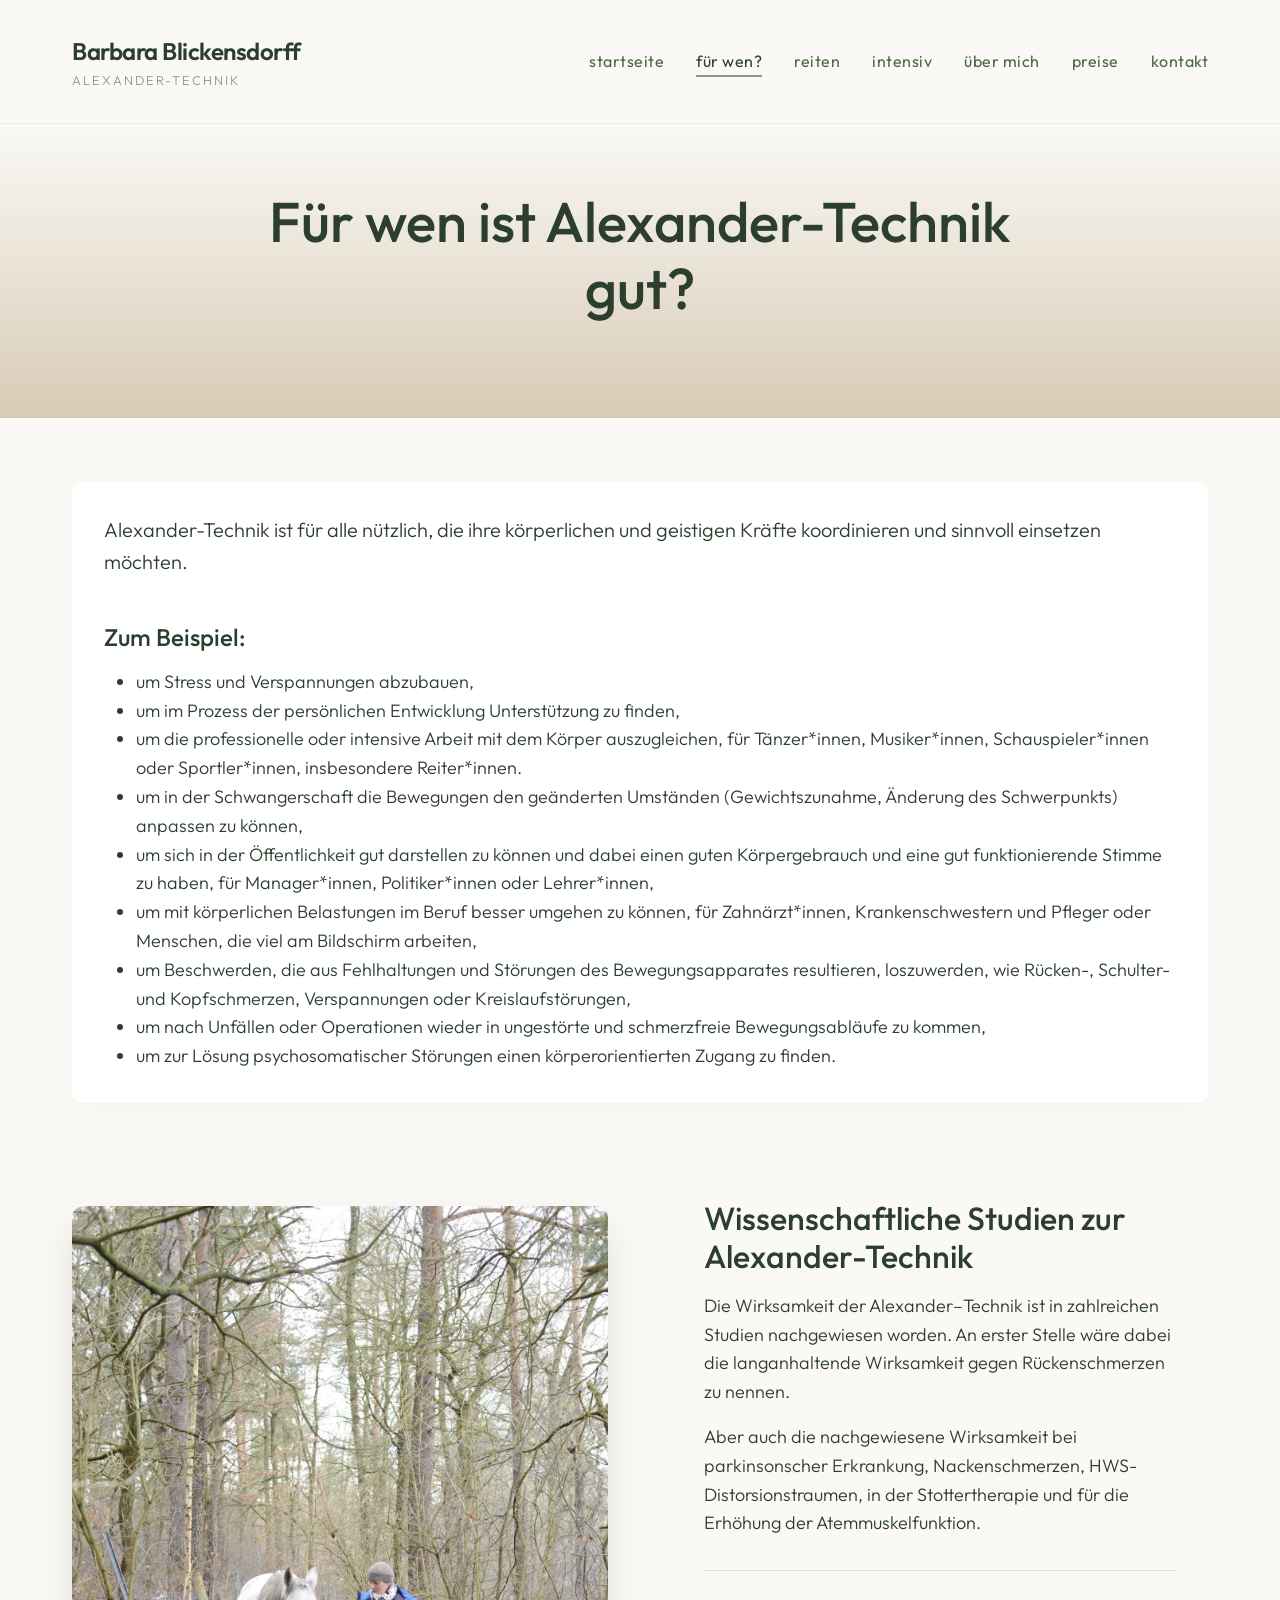
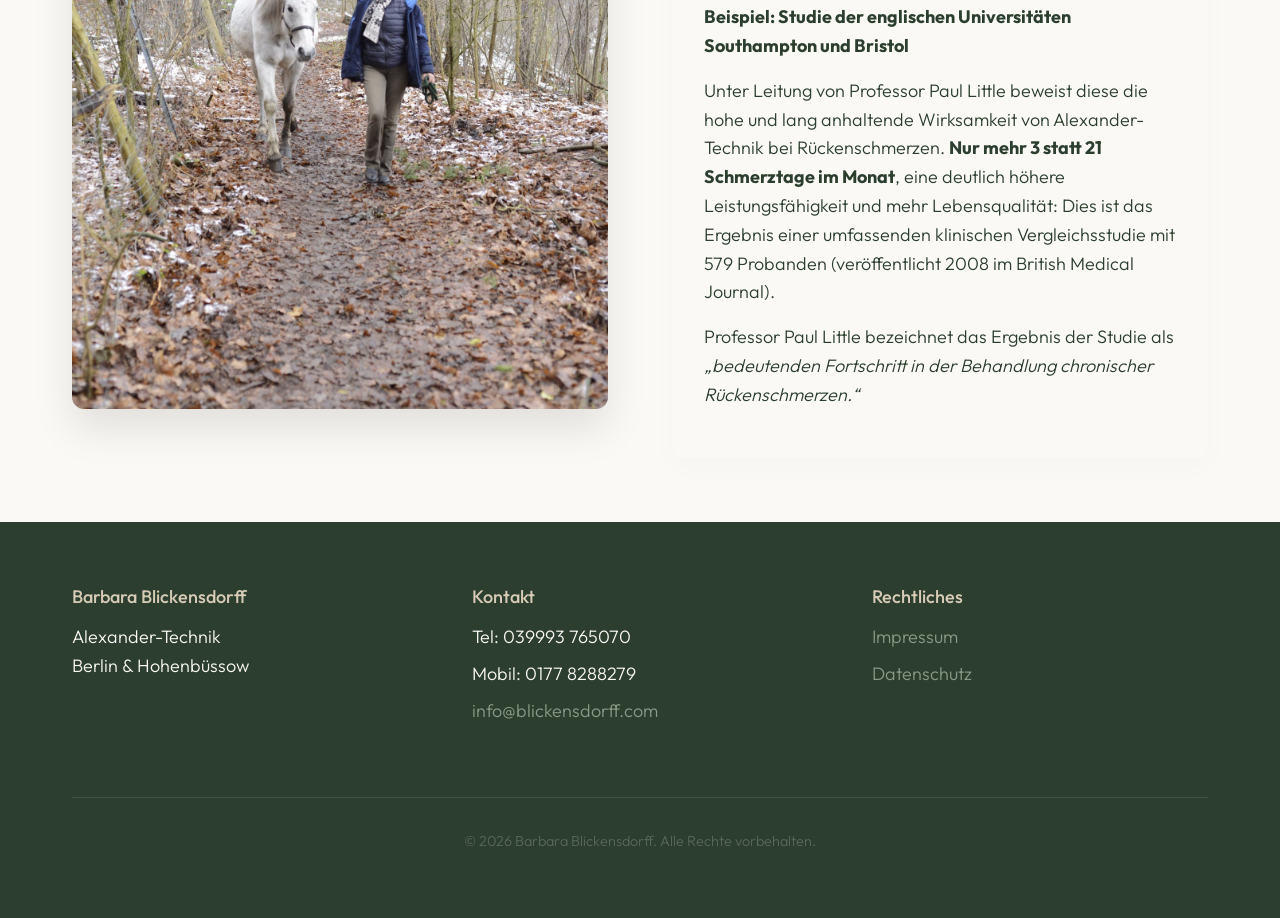
==== fuer-wen.html @ df3a9c45 "Initial commit for modernized Alexander-Technik website" ====
<!DOCTYPE html>
<html lang="de">
<head>
    <meta charset="UTF-8">
    <meta name="viewport" content="width=device-width, initial-scale=1.0">
    <title>Für wen ist Alexander-Technik gut? - Barbara Blickensdorff</title>
    <meta name="description" content="Alexander-Technik ist für alle nützlich, die ihre körperlichen und geistigen Kräfte koordinieren und sinnvoll einsetzen möchten.">
    <link rel="stylesheet" href="css/styles.css">
</head>
<body>
    <header>
        <div class="container header-inner">
            <a href="index.html" class="logo">
                Barbara Blickensdorff
                <span>Alexander-Technik</span>
            </a>
            <button class="menu-toggle" aria-label="Menü umschalten" aria-expanded="false">
                ☰
            </button>
            <nav>
                <ul>
                    <li><a href="index.html">Startseite</a></li>
                    <li><a href="fuer-wen.html">Für wen?</a></li>
                    <li><a href="reiten.html">Reiten</a></li>
                    <li><a href="intensiv.html">Intensiv</a></li>
                    <li><a href="ueber-mich.html">Über mich</a></li>
                    <li><a href="preise.html">Preise</a></li>
                    <li><a href="kontakt.html">Kontakt</a></li>
                </ul>
            </nav>
        </div>
    </header>

    <main>
        <section class="hero" style="padding: var(--spacing-xl) 0;">
            <div class="container">
                <h1>Für wen ist Alexander-Technik gut?</h1>
            </div>
        </section>

        <section class="container">
            <div class="content-box" style="margin-bottom: var(--spacing-xl);">
                <p style="font-size: 1.25rem;">Alexander-Technik ist für alle nützlich, die ihre körperlichen und geistigen Kräfte koordinieren und sinnvoll einsetzen möchten.</p>
                <br>
                <h3>Zum Beispiel:</h3>
                <ul style="margin-top: var(--spacing-md); margin-left: var(--spacing-lg);">
                    <li>um Stress und Verspannungen abzubauen,</li>
                    <li>um im Prozess der persönlichen Entwicklung Unterstützung zu finden,</li>
                    <li>um die professionelle oder intensive Arbeit mit dem Körper auszugleichen, für Tänzer*innen, Musiker*innen, Schauspieler*innen oder Sportler*innen, insbesondere Reiter*innen.</li>
                    <li>um in der Schwangerschaft die Bewegungen den geänderten Umständen (Gewichtszunahme, Änderung des Schwerpunkts) anpassen zu können,</li>
                    <li>um sich in der Öffentlichkeit gut darstellen zu können und dabei einen guten Körpergebrauch und eine gut funktionierende Stimme zu haben, für Manager*innen, Politiker*innen oder Lehrer*innen,</li>
                    <li>um mit körperlichen Belastungen im Beruf besser umgehen zu können, für Zahnärzt*innen, Krankenschwestern und Pfleger oder Menschen, die viel am Bildschirm arbeiten,</li>
                    <li>um Beschwerden, die aus Fehlhaltungen und Störungen des Bewegungsapparates resultieren, loszuwerden, wie Rücken-, Schulter- und Kopfschmerzen, Verspannungen oder Kreislaufstörungen,</li>
                    <li>um nach Unfällen oder Operationen wieder in ungestörte und schmerzfreie Bewegungsabläufe zu kommen,</li>
                    <li>um zur Lösung psychosomatischer Störungen einen körperorientierten Zugang zu finden.</li>
                </ul>
            </div>
            
            <div class="grid-2">
                <div>
                    <img src="assets/img/image20.jpeg" alt="Für wen ist Alexander-Technik geeignet" style="border-radius: 12px; box-shadow: 0 20px 40px rgba(0,0,0,0.1);">
                </div>
                <div class="content-box" style="background-color: var(--color-bg);">
                    <h2>Wissenschaftliche Studien zur Alexander-Technik</h2>
                    <p>Die Wirksamkeit der Alexander–Technik ist in zahlreichen Studien nachgewiesen worden. An erster Stelle wäre dabei die langanhaltende Wirksamkeit gegen Rückenschmerzen zu nennen.</p>
                    <p>Aber auch die nachgewiesene Wirksamkeit bei parkinsonscher Erkrankung, Nackenschmerzen, HWS-Distorsionstraumen, in der Stottertherapie und für die Erhöhung der Atemmuskelfunktion.</p>
                    <hr style="margin: var(--spacing-lg) 0; border: 0; border-top: 1px solid rgba(0,0,0,0.1);">
                    <p><strong>Beispiel: Studie der englischen Universitäten Southampton und Bristol</strong></p>
                    <p>Unter Leitung von Professor Paul Little beweist diese die hohe und lang anhaltende Wirksamkeit von Alexander-Technik bei Rückenschmerzen. <strong>Nur mehr 3 statt 21 Schmerztage im Monat</strong>, eine deutlich höhere Leistungsfähigkeit und mehr Lebensqualität: Dies ist das Ergebnis einer umfassenden klinischen Vergleichsstudie mit 579 Probanden (veröffentlicht 2008 im British Medical Journal).</p>
                    <p>Professor Paul Little bezeichnet das Ergebnis der Studie als <em>„bedeutenden Fortschritt in der Behandlung chronischer Rückenschmerzen.“</em></p>
                </div>
            </div>
        </section>
    </main>

    <footer>
        <div class="container footer-grid">
            <div class="footer-col">
                <h4>Barbara Blickensdorff</h4>
                <p>Alexander-Technik<br>Berlin & Hohenbüssow</p>
            </div>
            <div class="footer-col">
                <h4>Kontakt</h4>
                <ul>
                    <li>Tel: 039993 765070</li>
                    <li>Mobil: 0177 8288279</li>
                    <li><a href="mailto:info@blickensdorff.com">info@blickensdorff.com</a></li>
                </ul>
            </div>
            <div class="footer-col">
                <h4>Rechtliches</h4>
                <ul>
                    <li><a href="kontakt.html#impressum">Impressum</a></li>
                    <li><a href="kontakt.html#datenschutz">Datenschutz</a></li>
                </ul>
            </div>
        </div>
        <div class="container">
            <div class="copyright">
                &copy; <script>document.write(new Date().getFullYear())</script> Barbara Blickensdorff. Alle Rechte vorbehalten.
            </div>
        </div>
    </footer>

    <script src="js/script.js"></script>
</body>
</html>
---- css/styles.css ----
@import url('https://fonts.googleapis.com/css2?family=Outfit:wght@300;400;500;600&display=swap');

:root {
  --color-bg: #faf9f6;
  --color-text: #2c3e2e;
  --color-text-light: #5a685b;
  --color-accent-sage: #8a9a86;
  --color-accent-sand: #d8cbb6;
  --color-link: #4a6741;
  --color-white: #ffffff;
  
  --font-main: 'Outfit', sans-serif;
  
  --spacing-sm: 0.5rem;
  --spacing-md: 1rem;
  --spacing-lg: 2rem;
  --spacing-xl: 4rem;
  --spacing-xxl: 8rem;

  --transition-fast: 0.2s ease;
  --transition-normal: 0.3s ease;
}

* {
  margin: 0;
  padding: 0;
  box-sizing: border-box;
}

body {
  font-family: var(--font-main);
  background-color: var(--color-bg);
  color: var(--color-text);
  line-height: 1.6;
  font-weight: 300;
  font-size: 1.125rem;
  -webkit-font-smoothing: antialiased;
}

h1, h2, h3, h4 {
  font-weight: 500;
  line-height: 1.2;
  margin-bottom: var(--spacing-md);
  color: var(--color-text);
}

h1 { font-size: 2.5rem; }
h2 { font-size: 2rem; }
h3 { font-size: 1.5rem; }

p {
  margin-bottom: var(--spacing-md);
}

a {
  color: var(--color-link);
  text-decoration: none;
  transition: color var(--transition-fast), border-bottom var(--transition-fast);
  border-bottom: 1px solid transparent;
}

a:hover {
  color: var(--color-text);
  border-bottom: 1px solid var(--color-text);
}

/* Layout */
.container {
  max-width: 1200px;
  margin: 0 auto;
  padding: 0 var(--spacing-lg);
}

header {
  padding: var(--spacing-lg) 0;
  border-bottom: 1px solid rgba(0,0,0,0.05);
  background: rgba(250, 249, 246, 0.9);
  backdrop-filter: blur(10px);
  position: sticky;
  top: 0;
  z-index: 100;
}

.header-inner {
  display: flex;
  justify-content: space-between;
  align-items: center;
}

.logo {
  font-size: 1.5rem;
  font-weight: 600;
  letter-spacing: -0.5px;
  color: var(--color-text);
  border: none;
  display: flex;
  flex-direction: column;
}

.logo:hover {
  border: none;
  color: var(--color-link);
}

.logo span {
  font-size: 0.8rem;
  font-weight: 300;
  letter-spacing: 2px;
  text-transform: uppercase;
  color: var(--color-accent-sage);
}

nav ul {
  list-style: none;
  display: flex;
  gap: var(--spacing-lg);
}

nav a {
  font-weight: 400;
  font-size: 1rem;
  padding-bottom: 4px;
  border-bottom: 2px solid transparent;
  text-transform: lowercase;
  letter-spacing: 0.5px;
}

nav a:hover, nav a.active {
  border-bottom: 2px solid var(--color-accent-sage);
  color: var(--color-text);
}

/* Hero Section */
.hero {
  padding: var(--spacing-xxl) 0;
  text-align: center;
  background: linear-gradient(to bottom, var(--color-bg), var(--color-accent-sand));
  margin-bottom: var(--spacing-xl);
}

.hero h1 {
  font-size: 3.5rem;
  max-width: 800px;
  margin: 0 auto var(--spacing-lg) auto;
}

.hero p {
  font-size: 1.25rem;
  max-width: 600px;
  margin: 0 auto;
  color: var(--color-text-light);
}

/* Buttons */
.btn {
  display: inline-block;
  background-color: var(--color-accent-sage);
  color: var(--color-white);
  padding: 0.8rem 1.5rem;
  border-radius: 30px;
  font-weight: 500;
  border: none;
  cursor: pointer;
  transition: transform var(--transition-fast), background-color var(--transition-fast), box-shadow var(--transition-fast);
}

.btn:hover {
  background-color: var(--color-link);
  color: var(--color-white);
  transform: translateY(-2px);
  box-shadow: 0 4px 10px rgba(74, 103, 65, 0.2);
}

.btn-outline {
  background-color: transparent;
  color: var(--color-link);
  border: 1px solid var(--color-accent-sage);
}

.btn-outline:hover {
  background-color: var(--color-accent-sage);
  color: var(--color-white);
}

/* Content Sections */
section {
  padding: var(--spacing-xl) 0;
}

.grid-2 {
  display: grid;
  grid-template-columns: 1fr 1fr;
  gap: var(--spacing-xl);
  align-items: center;
}

.content-box {
  background-color: var(--color-white);
  padding: var(--spacing-lg);
  border-radius: 12px;
  box-shadow: 0 10px 30px rgba(0,0,0,0.02);
  transition: transform var(--transition-normal);
}

.content-box:hover {
  transform: translateY(-5px);
}

/* Footer */
footer {
  background-color: var(--color-text);
  color: var(--color-bg);
  padding: var(--spacing-xl) 0;
  margin-top: var(--spacing-xl);
}

footer a {
  color: var(--color-accent-sage);
}

footer a:hover {
  color: var(--color-accent-sand);
}

.footer-grid {
  display: grid;
  grid-template-columns: repeat(auto-fit, minmax(250px, 1fr));
  gap: var(--spacing-xl);
}

.footer-col h4 {
  color: var(--color-accent-sand);
  margin-bottom: var(--spacing-md);
}

.footer-col ul {
  list-style: none;
}

.footer-col ul li {
  margin-bottom: var(--spacing-sm);
}

.copyright {
  margin-top: var(--spacing-xl);
  text-align: center;
  font-size: 0.9rem;
  color: var(--color-text-light);
  border-top: 1px solid rgba(255,255,255,0.1);
  padding-top: var(--spacing-lg);
}

/* Images */
img {
  max-width: 100%;
  height: auto;
  border-radius: 8px;
  box-shadow: 0 10px 30px rgba(0,0,0,0.05);
}

/* Mobile Menu Button */
.menu-toggle {
  display: none;
  background: none;
  border: none;
  font-size: 1.5rem;
  color: var(--color-text);
  cursor: pointer;
}

/* Responsive */
@media (max-width: 768px) {
  .menu-toggle {
    display: block;
  }
  
  nav ul {
    display: none; /* Hide by default on mobile, js will toggle class */
    flex-direction: column;
    position: absolute;
    top: 100%;
    left: 0;
    width: 100%;
    background: var(--color-bg);
    padding: var(--spacing-lg);
    box-shadow: 0 10px 20px rgba(0,0,0,0.05);
  }
  
  nav ul.show {
    display: flex;
  }
  
  .grid-2 {
    grid-template-columns: 1fr;
  }
  
  .hero h1 {
    font-size: 2.5rem;
  }
}
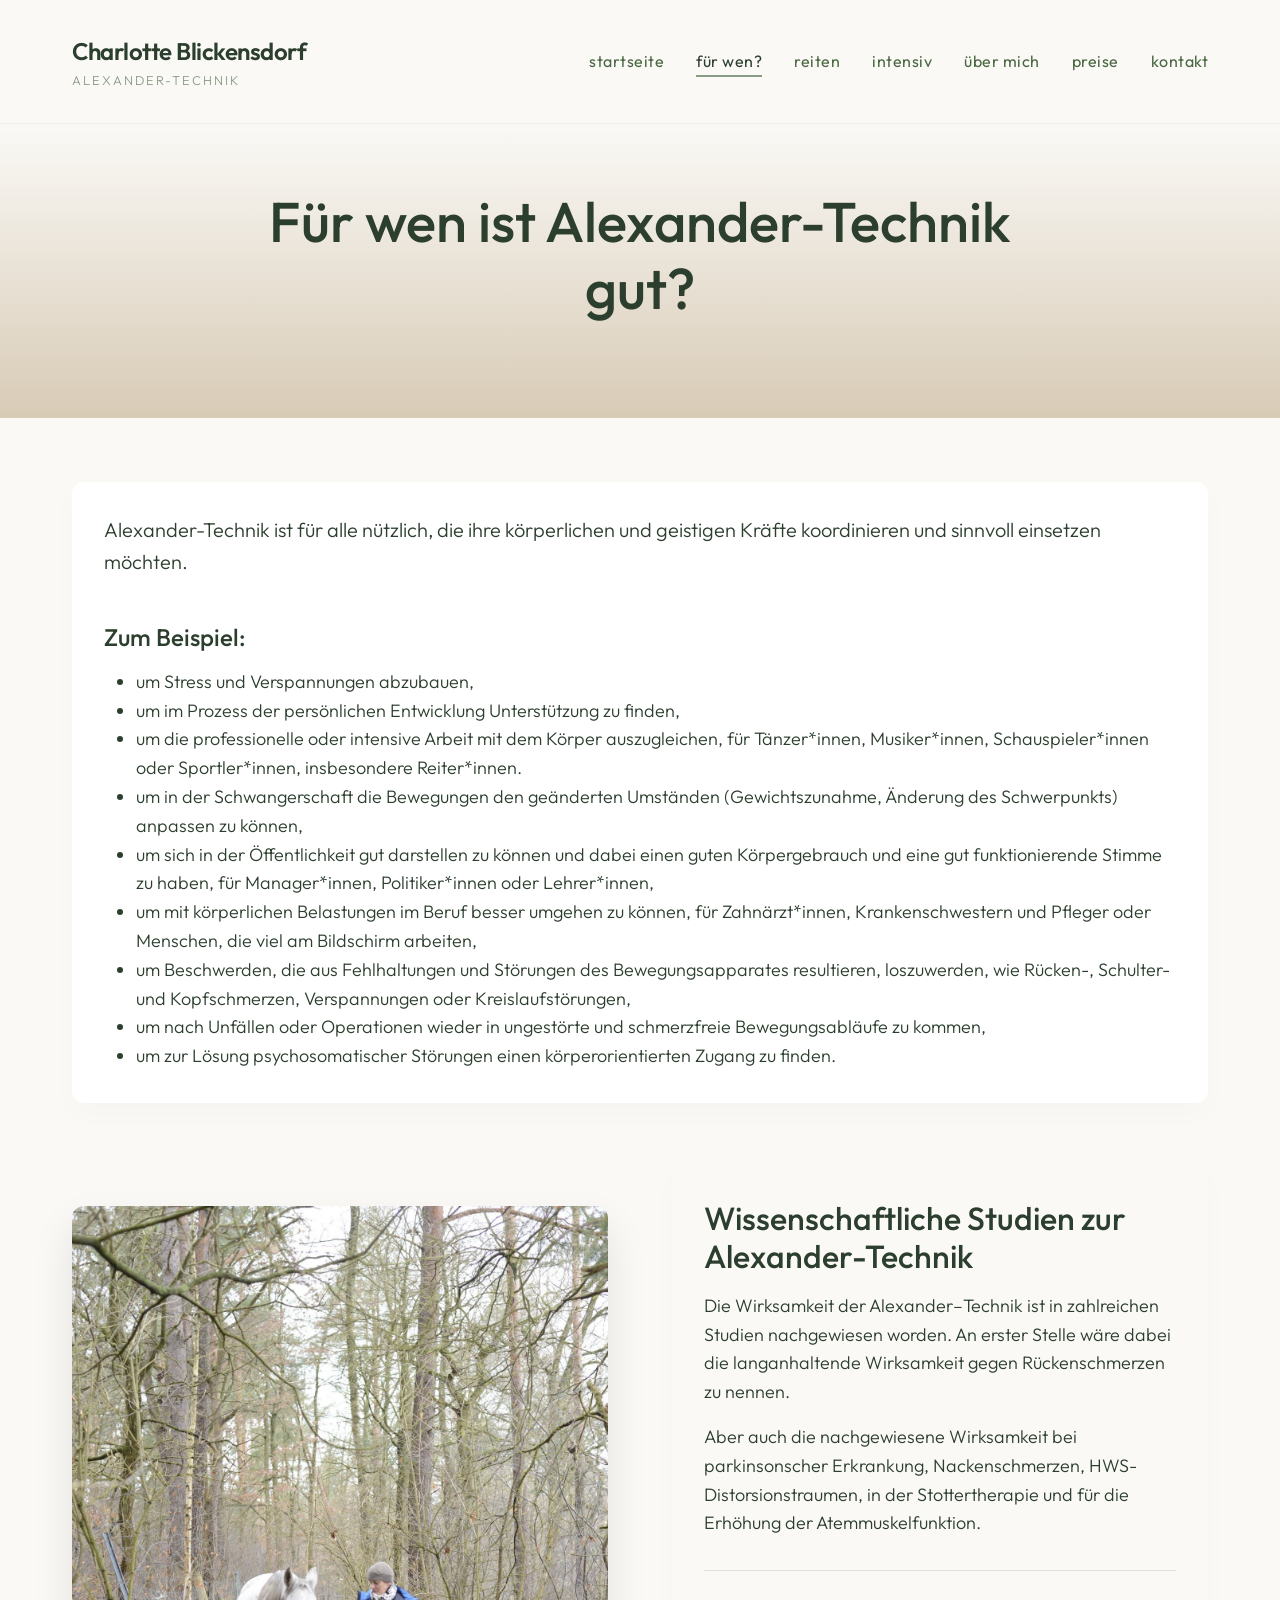
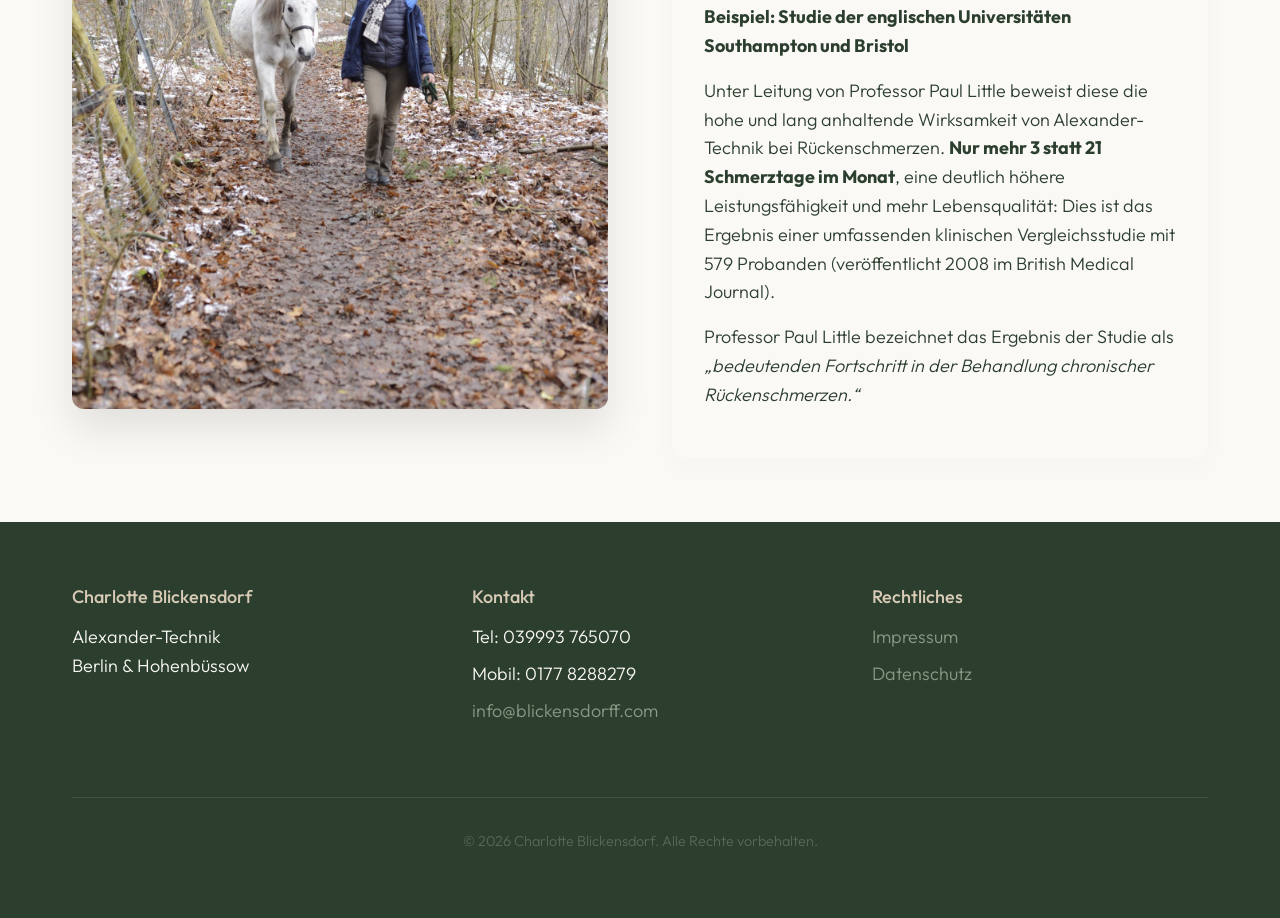
==== commit 1c5e84a5: "Rename Barbara to Charlotte" ====
--- a/fuer-wen.html
+++ b/fuer-wen.html
@@ -3,7 +3,7 @@
 <head>
     <meta charset="UTF-8">
     <meta name="viewport" content="width=device-width, initial-scale=1.0">
-    <title>Für wen ist Alexander-Technik gut? - Barbara Blickensdorff</title>
+    <title>Für wen ist Alexander-Technik gut? - Charlotte Blickensdorf</title>
     <meta name="description" content="Alexander-Technik ist für alle nützlich, die ihre körperlichen und geistigen Kräfte koordinieren und sinnvoll einsetzen möchten.">
     <link rel="stylesheet" href="css/styles.css">
 </head>
@@ -11,7 +11,7 @@
     <header>
         <div class="container header-inner">
             <a href="index.html" class="logo">
-                Barbara Blickensdorff
+                Charlotte Blickensdorf
                 <span>Alexander-Technik</span>
             </a>
             <button class="menu-toggle" aria-label="Menü umschalten" aria-expanded="false">
@@ -76,7 +76,7 @@
     <footer>
         <div class="container footer-grid">
             <div class="footer-col">
-                <h4>Barbara Blickensdorff</h4>
+                <h4>Charlotte Blickensdorf</h4>
                 <p>Alexander-Technik<br>Berlin & Hohenbüssow</p>
             </div>
             <div class="footer-col">
@@ -97,7 +97,7 @@
         </div>
         <div class="container">
             <div class="copyright">
-                &copy; <script>document.write(new Date().getFullYear())</script> Barbara Blickensdorff. Alle Rechte vorbehalten.
+                &copy; <script>document.write(new Date().getFullYear())</script> Charlotte Blickensdorf. Alle Rechte vorbehalten.
             </div>
         </div>
     </footer>
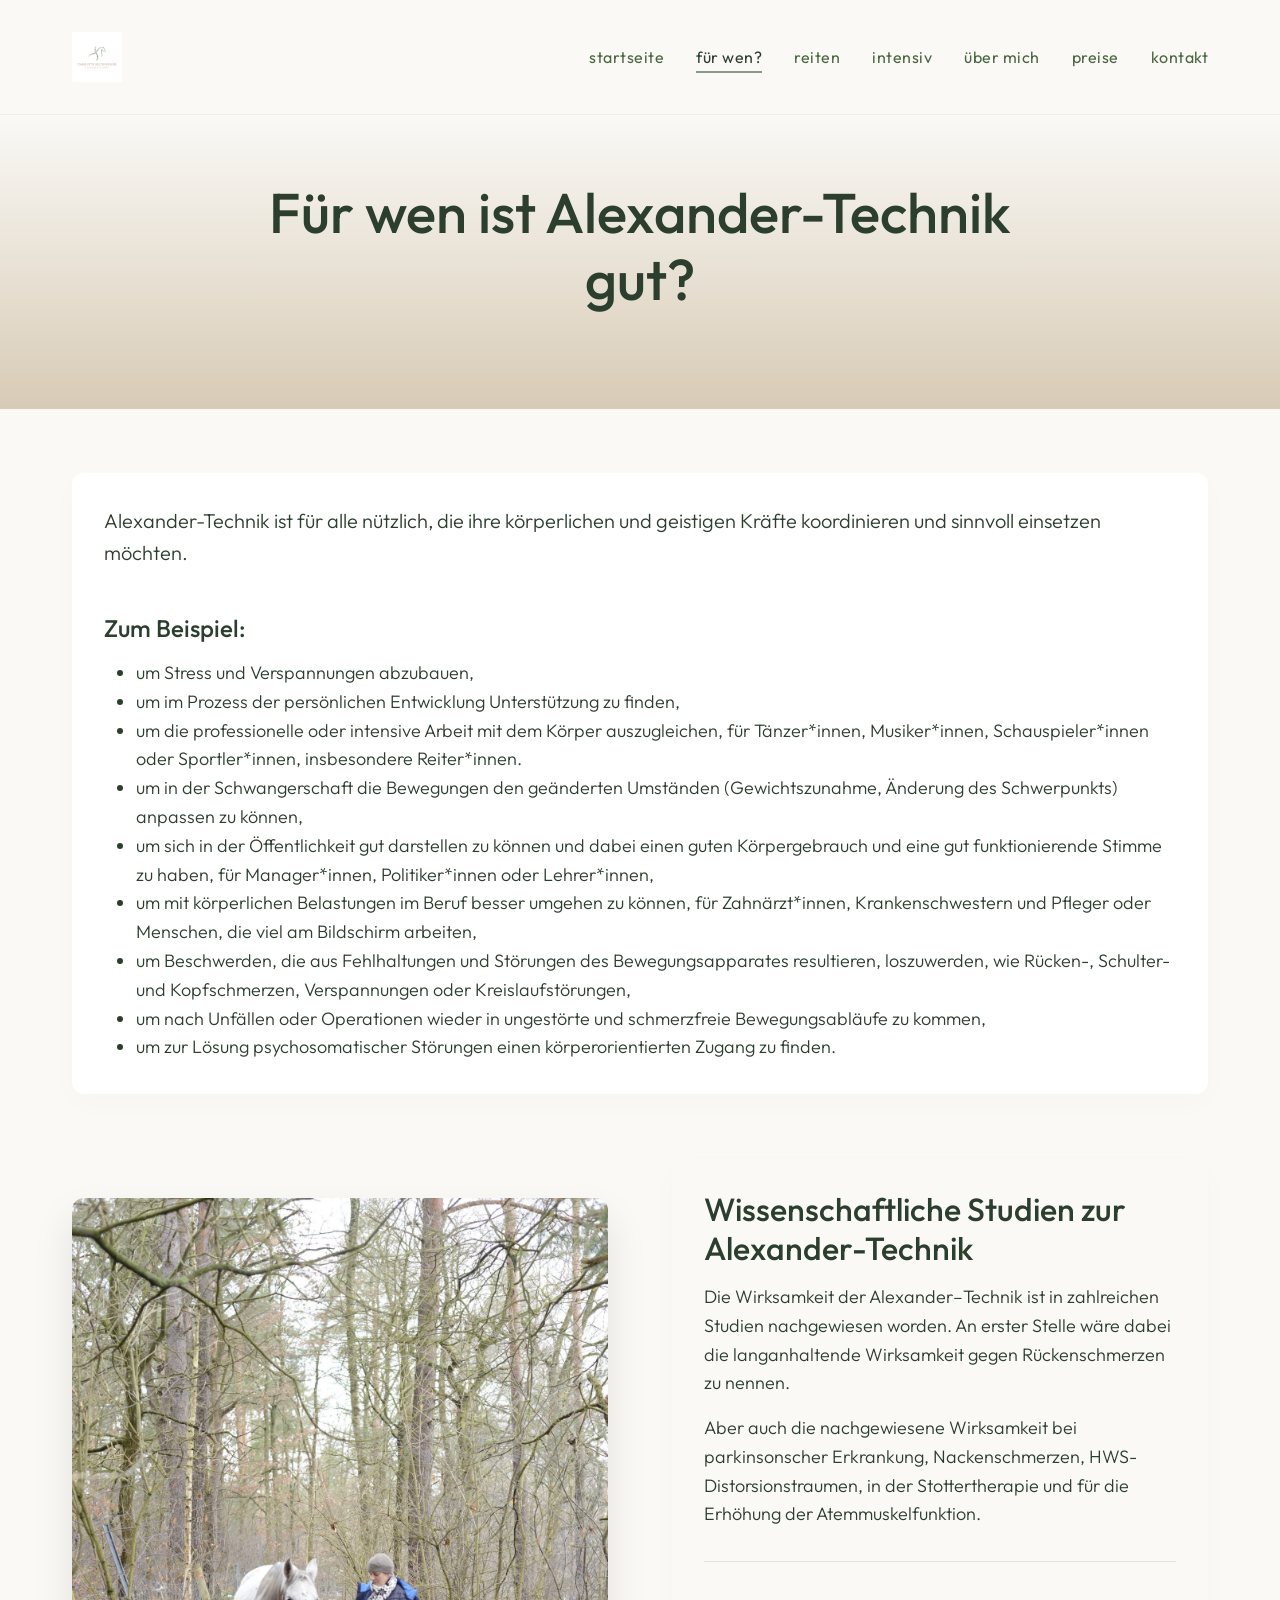
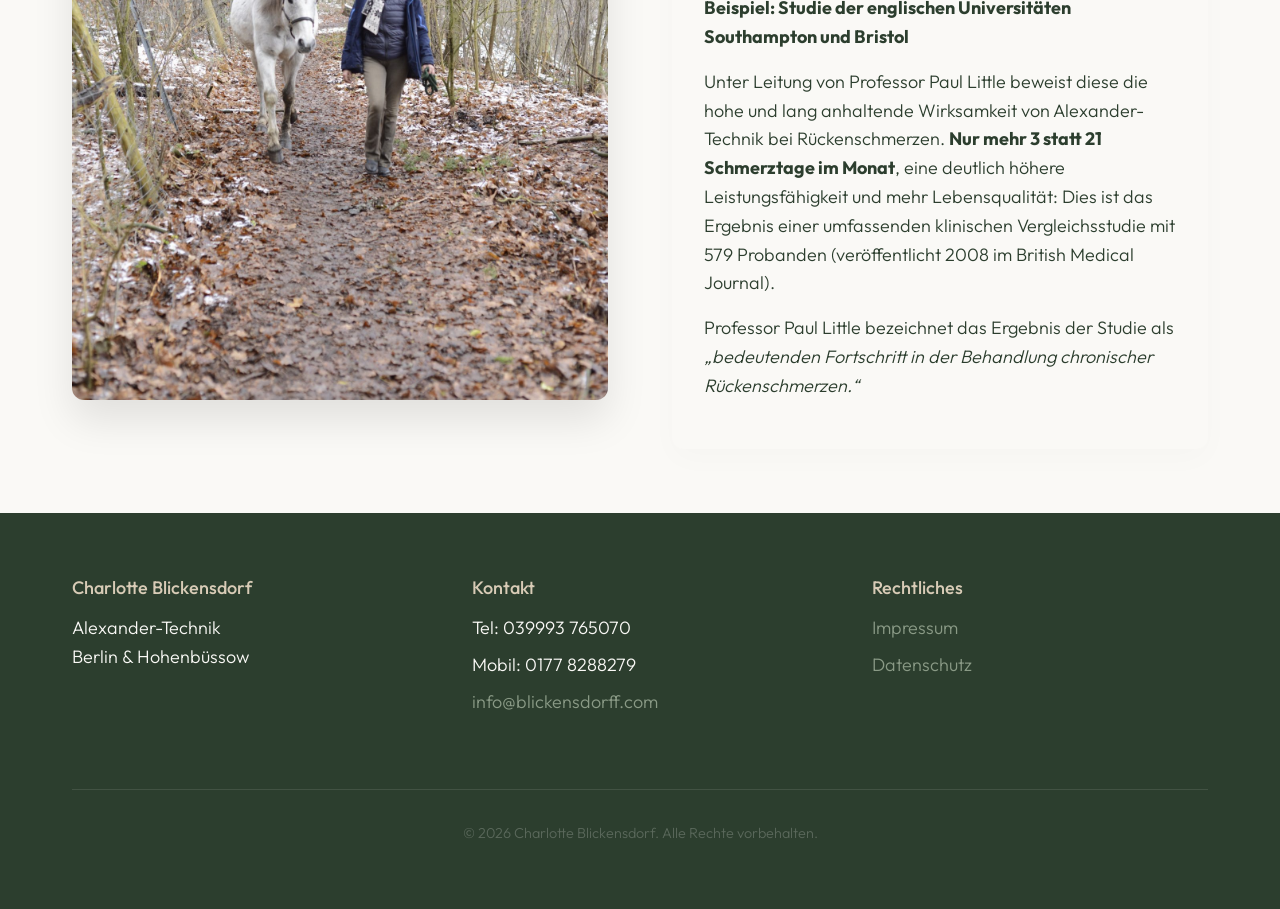
==== commit f6fda694: "Change text logo to generated image logo" ====
--- a/fuer-wen.html
+++ b/fuer-wen.html
@@ -10,9 +10,8 @@
 <body>
     <header>
         <div class="container header-inner">
-            <a href="index.html" class="logo">
-                Charlotte Blickensdorf
-                <span>Alexander-Technik</span>
+            <a href="index.html" class="logo-link">
+                <img src="assets/img/logo.png" alt="Charlotte Blickensdorf - Alexander-Technik Logo" class="logo-img">
             </a>
             <button class="menu-toggle" aria-label="Menü umschalten" aria-expanded="false">
                 ☰
--- a/css/styles.css
+++ b/css/styles.css
@@ -87,27 +87,26 @@
   align-items: center;
 }
 
-.logo {
-  font-size: 1.5rem;
-  font-weight: 600;
-  letter-spacing: -0.5px;
-  color: var(--color-text);
-  border: none;
+.logo-link {
   display: flex;
-  flex-direction: column;
-}
-
-.logo:hover {
-  border: none;
-  color: var(--color-link);
-}
-
-.logo span {
-  font-size: 0.8rem;
-  font-weight: 300;
-  letter-spacing: 2px;
-  text-transform: uppercase;
-  color: var(--color-accent-sage);
+  align-items: center;
+  border: none;
+}
+
+.logo-link:hover {
+  border: none;
+}
+
+.logo-img {
+  max-height: 50px;
+  width: auto;
+  box-shadow: none;
+  border-radius: 0;
+  transition: transform var(--transition-fast);
+}
+
+.logo-img:hover {
+  transform: scale(1.05);
 }
 
 nav ul {
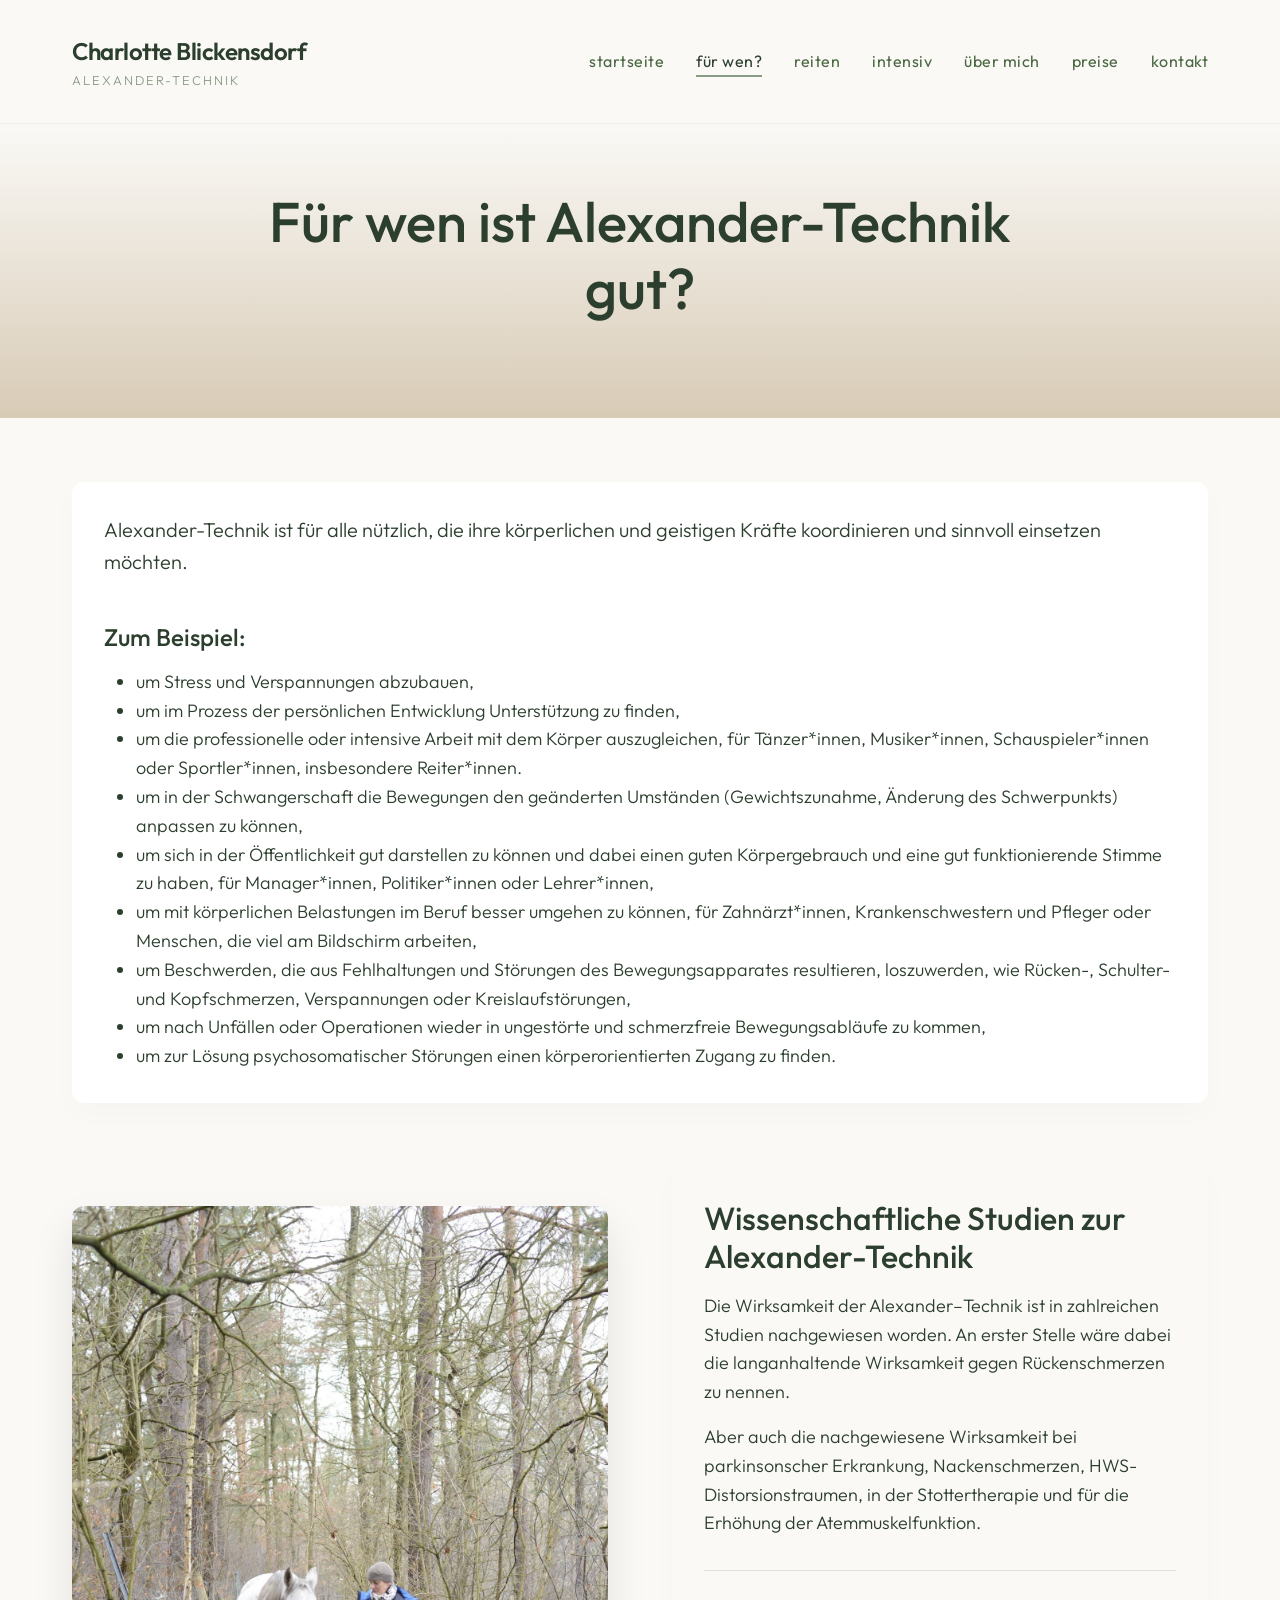
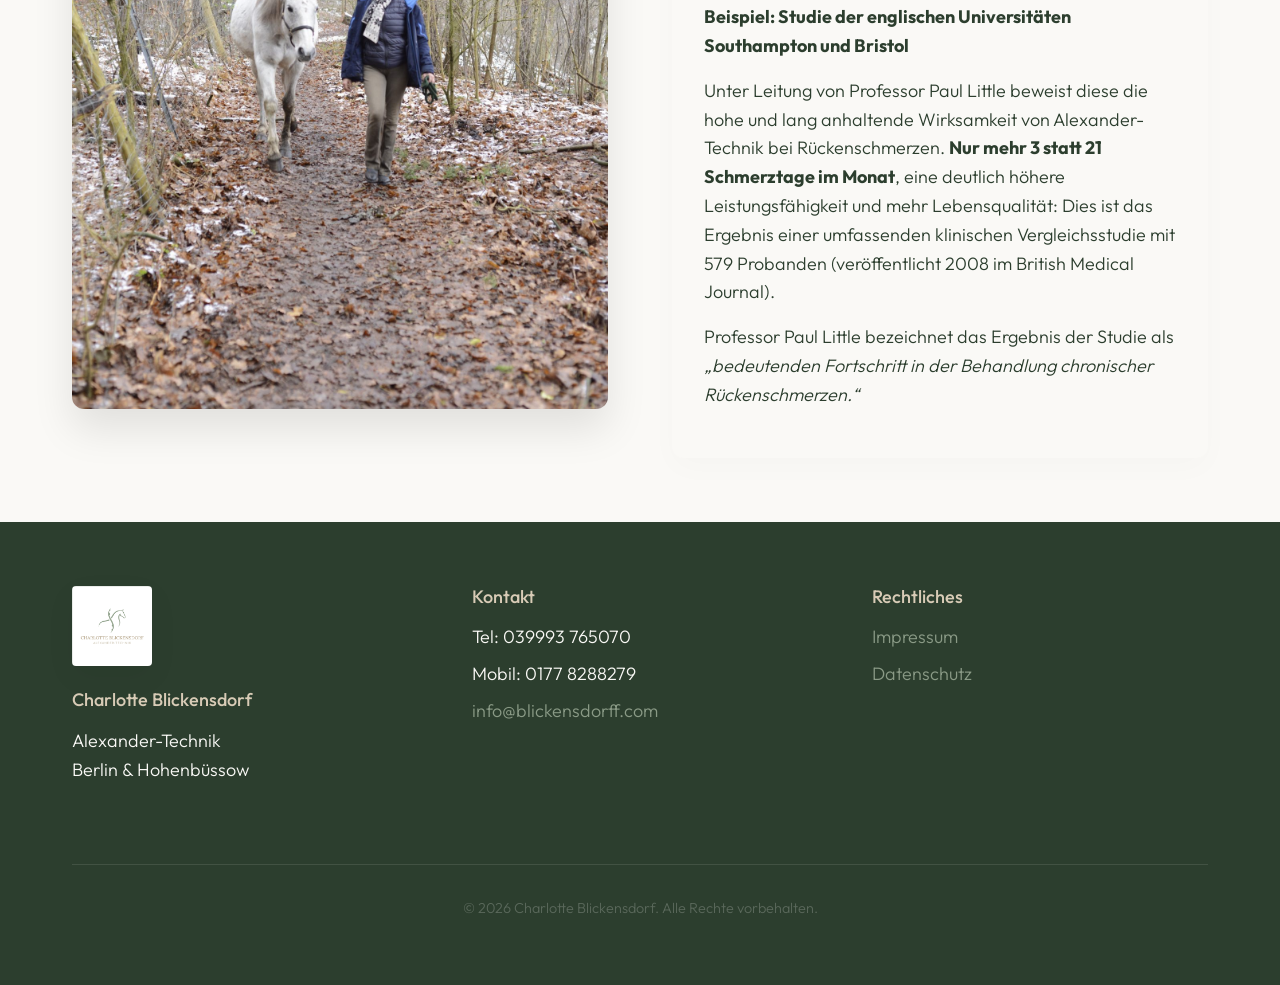
==== commit 30ff5226: "Move image logo to footer and restore typographic logo in header" ====
--- a/fuer-wen.html
+++ b/fuer-wen.html
@@ -10,8 +10,9 @@
 <body>
     <header>
         <div class="container header-inner">
-            <a href="index.html" class="logo-link">
-                <img src="assets/img/logo.png" alt="Charlotte Blickensdorf - Alexander-Technik Logo" class="logo-img">
+            <a href="index.html" class="logo">
+                Charlotte Blickensdorf
+                <span>Alexander-Technik</span>
             </a>
             <button class="menu-toggle" aria-label="Menü umschalten" aria-expanded="false">
                 ☰
@@ -75,6 +76,7 @@
     <footer>
         <div class="container footer-grid">
             <div class="footer-col">
+                <img src="assets/img/logo.png" alt="Charlotte Blickensdorf Logo" style="width: 80px; height: 80px; margin-bottom: 15px; border-radius: 4px;">
                 <h4>Charlotte Blickensdorf</h4>
                 <p>Alexander-Technik<br>Berlin & Hohenbüssow</p>
             </div>
--- a/css/styles.css
+++ b/css/styles.css
@@ -87,26 +87,27 @@
   align-items: center;
 }
 
-.logo-link {
+.logo {
+  font-size: 1.5rem;
+  font-weight: 600;
+  letter-spacing: -0.5px;
+  color: var(--color-text);
+  border: none;
   display: flex;
-  align-items: center;
+  flex-direction: column;
+}
+
+.logo:hover {
   border: none;
-}
-
-.logo-link:hover {
-  border: none;
-}
-
-.logo-img {
-  max-height: 50px;
-  width: auto;
-  box-shadow: none;
-  border-radius: 0;
-  transition: transform var(--transition-fast);
-}
-
-.logo-img:hover {
-  transform: scale(1.05);
+  color: var(--color-link);
+}
+
+.logo span {
+  font-size: 0.8rem;
+  font-weight: 300;
+  letter-spacing: 2px;
+  text-transform: uppercase;
+  color: var(--color-accent-sage);
 }
 
 nav ul {
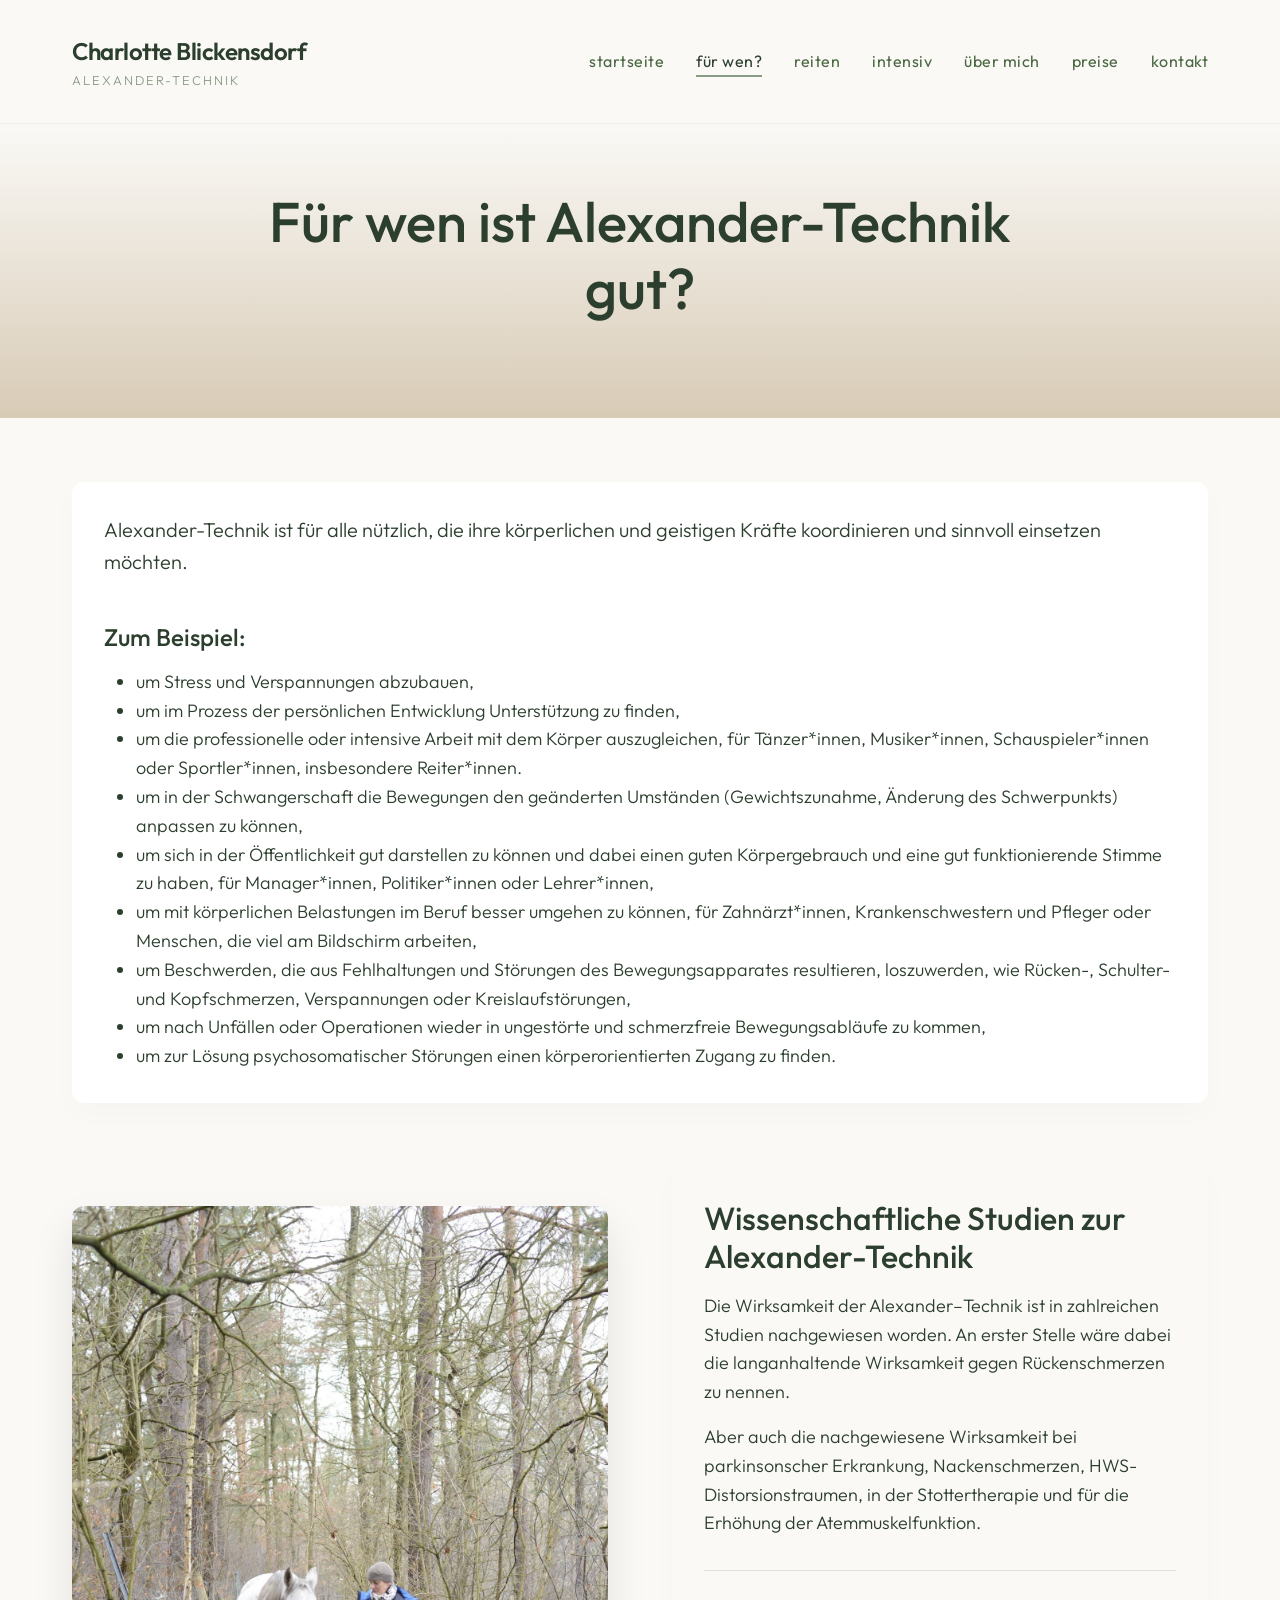
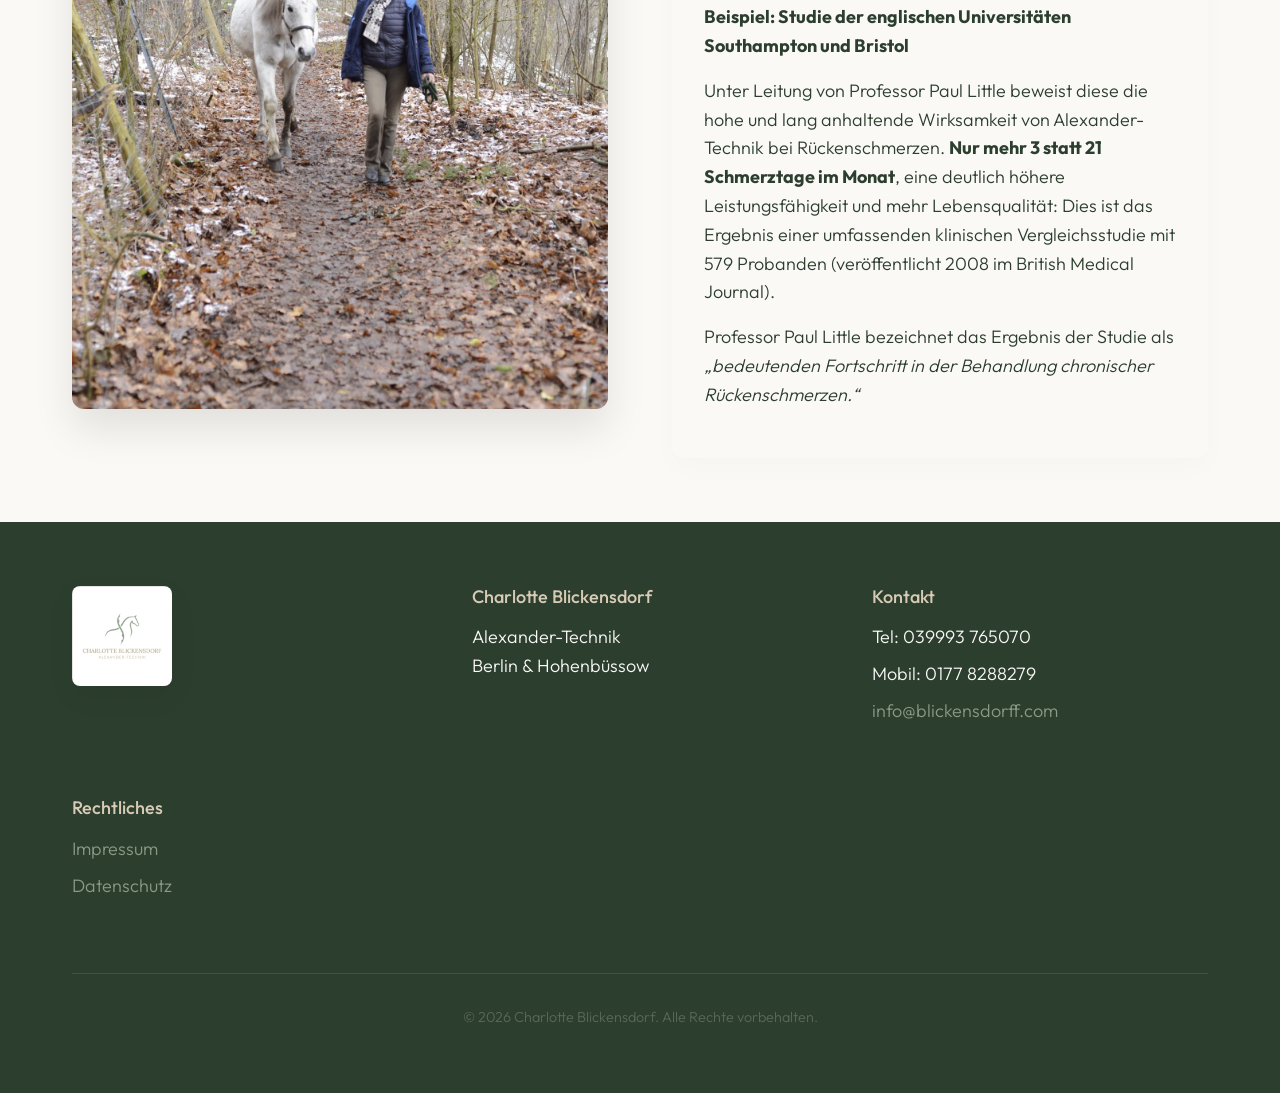
==== commit 6b5a52fb: "Update footer to 4 columns" ====
--- a/fuer-wen.html
+++ b/fuer-wen.html
@@ -75,8 +75,10 @@
 
     <footer>
         <div class="container footer-grid">
+            <div class="footer-col" style="max-width: 120px;">
+                <img src="assets/img/logo.png" alt="Charlotte Blickensdorf Logo" style="width: 100px; height: 100px; border-radius: 8px;">
+            </div>
             <div class="footer-col">
-                <img src="assets/img/logo.png" alt="Charlotte Blickensdorf Logo" style="width: 80px; height: 80px; margin-bottom: 15px; border-radius: 4px;">
                 <h4>Charlotte Blickensdorf</h4>
                 <p>Alexander-Technik<br>Berlin & Hohenbüssow</p>
             </div>
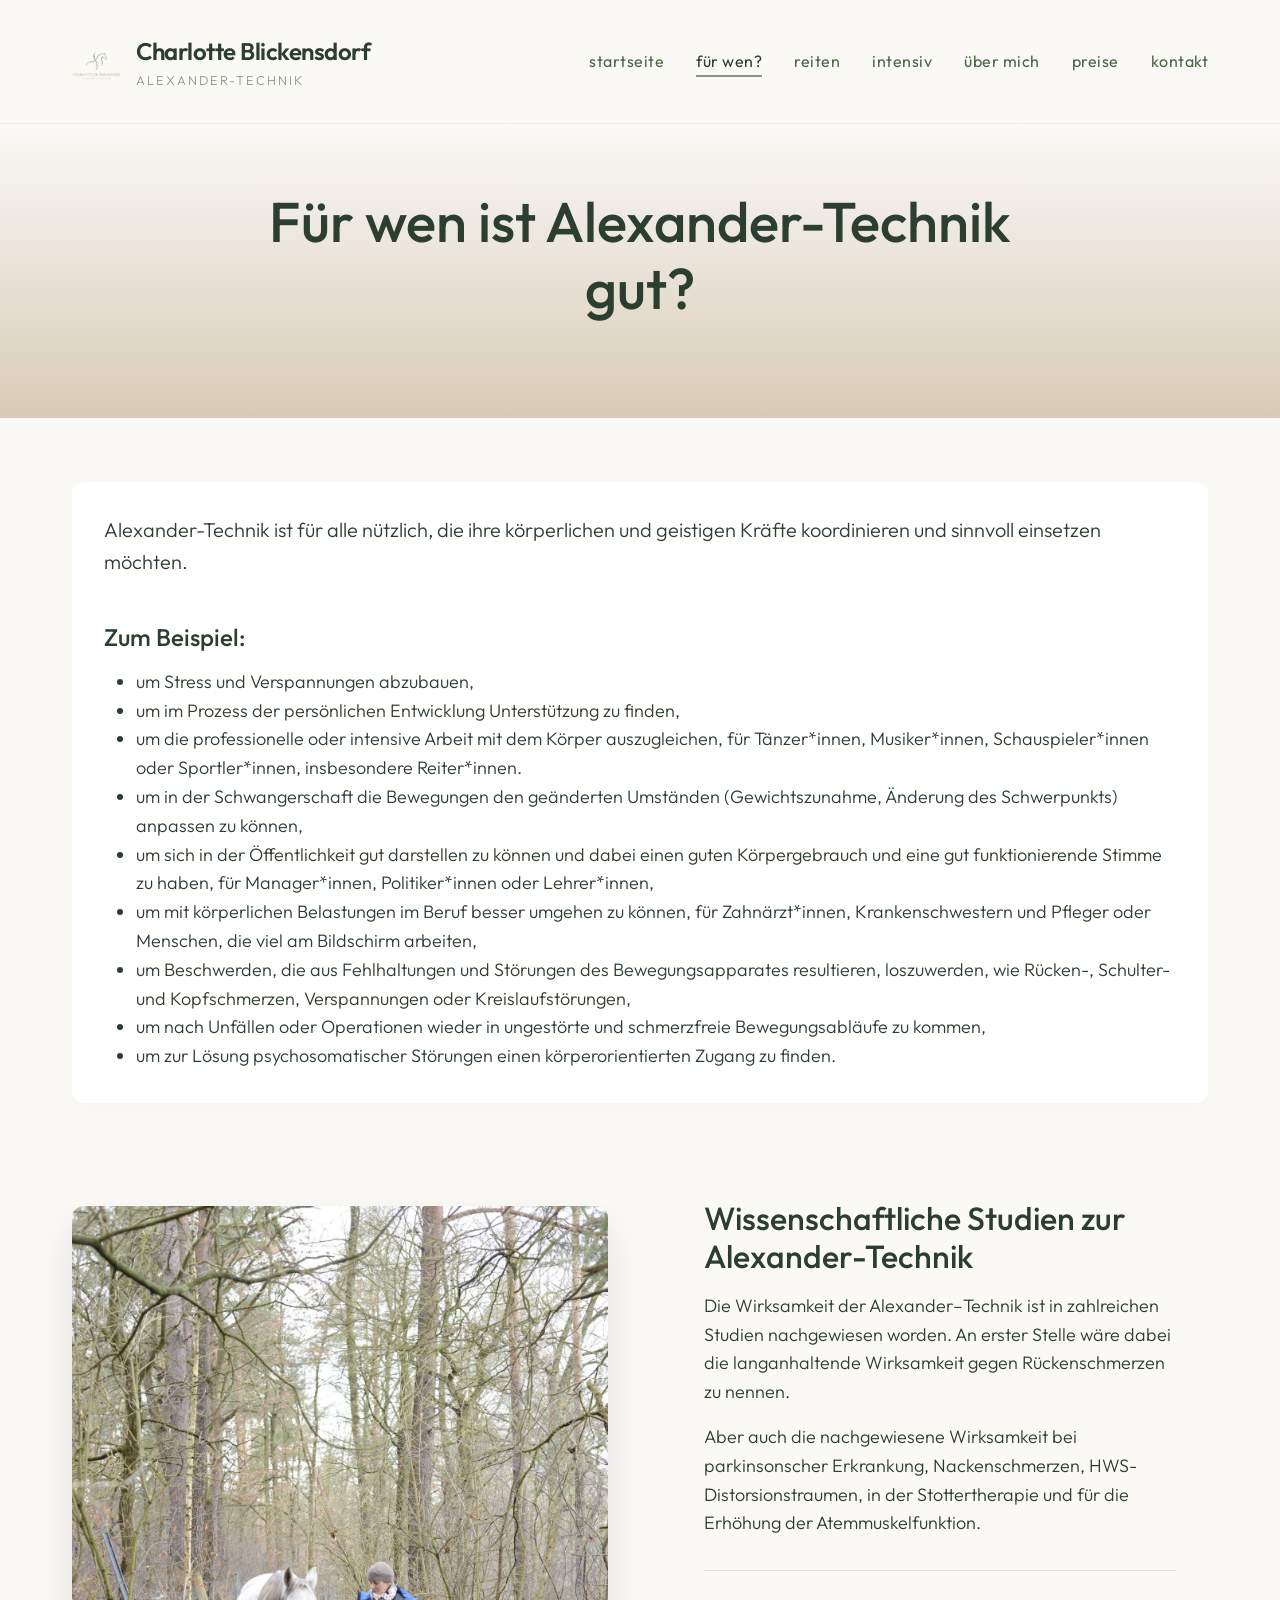
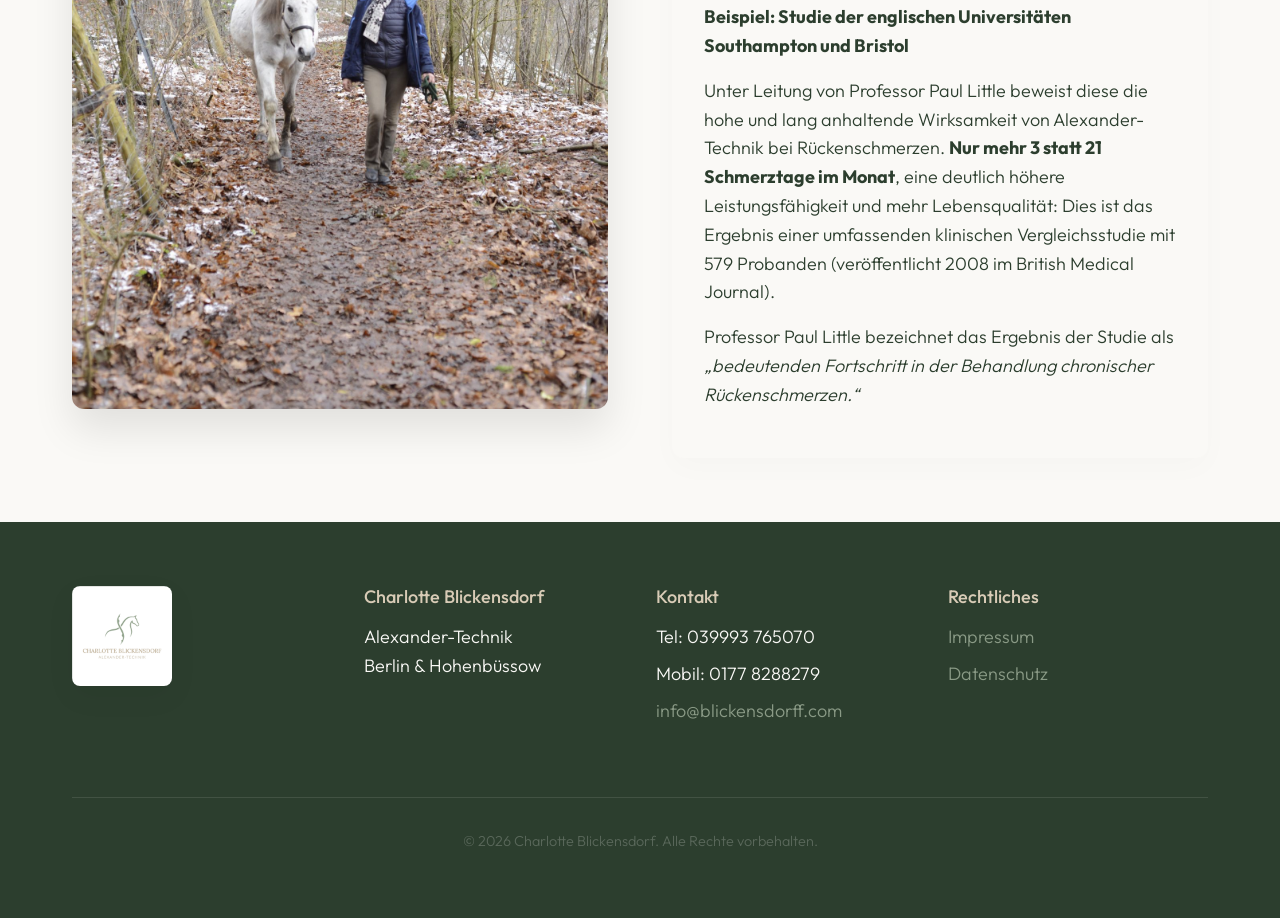
==== commit fe830a92: "Extract logo graphic and insert as icon before typographic header" ====
--- a/fuer-wen.html
+++ b/fuer-wen.html
@@ -10,9 +10,12 @@
 <body>
     <header>
         <div class="container header-inner">
-            <a href="index.html" class="logo">
-                Charlotte Blickensdorf
-                <span>Alexander-Technik</span>
+            <a href="index.html" class="logo-wrapper">
+                <img src="assets/img/logo_icon.png" alt="Icon" class="logo-icon">
+                <div class="logo">
+                    Charlotte Blickensdorf
+                    <span>Alexander-Technik</span>
+                </div>
             </a>
             <button class="menu-toggle" aria-label="Menü umschalten" aria-expanded="false">
                 ☰
--- a/css/styles.css
+++ b/css/styles.css
@@ -87,19 +87,42 @@
   align-items: center;
 }
 
+.logo-wrapper {
+  display: flex;
+  align-items: center;
+  gap: 15px;
+  text-decoration: none;
+  border: none;
+}
+
+.logo-wrapper:hover {
+  border: none;
+}
+
+.logo-icon {
+  height: 40px;
+  width: auto;
+  box-shadow: none;
+  border-radius: 0;
+  transition: transform var(--transition-fast);
+}
+
+.logo-wrapper:hover .logo-icon {
+  transform: scale(1.05);
+}
+
+.logo-wrapper:hover .logo {
+  color: var(--color-link);
+}
+
 .logo {
   font-size: 1.5rem;
   font-weight: 600;
   letter-spacing: -0.5px;
   color: var(--color-text);
-  border: none;
   display: flex;
   flex-direction: column;
-}
-
-.logo:hover {
-  border: none;
-  color: var(--color-link);
+  transition: color var(--transition-fast);
 }
 
 .logo span {
@@ -224,8 +247,8 @@
 
 .footer-grid {
   display: grid;
-  grid-template-columns: repeat(auto-fit, minmax(250px, 1fr));
-  gap: var(--spacing-xl);
+  grid-template-columns: repeat(auto-fit, minmax(180px, 1fr));
+  gap: var(--spacing-lg);
 }
 
 .footer-col h4 {
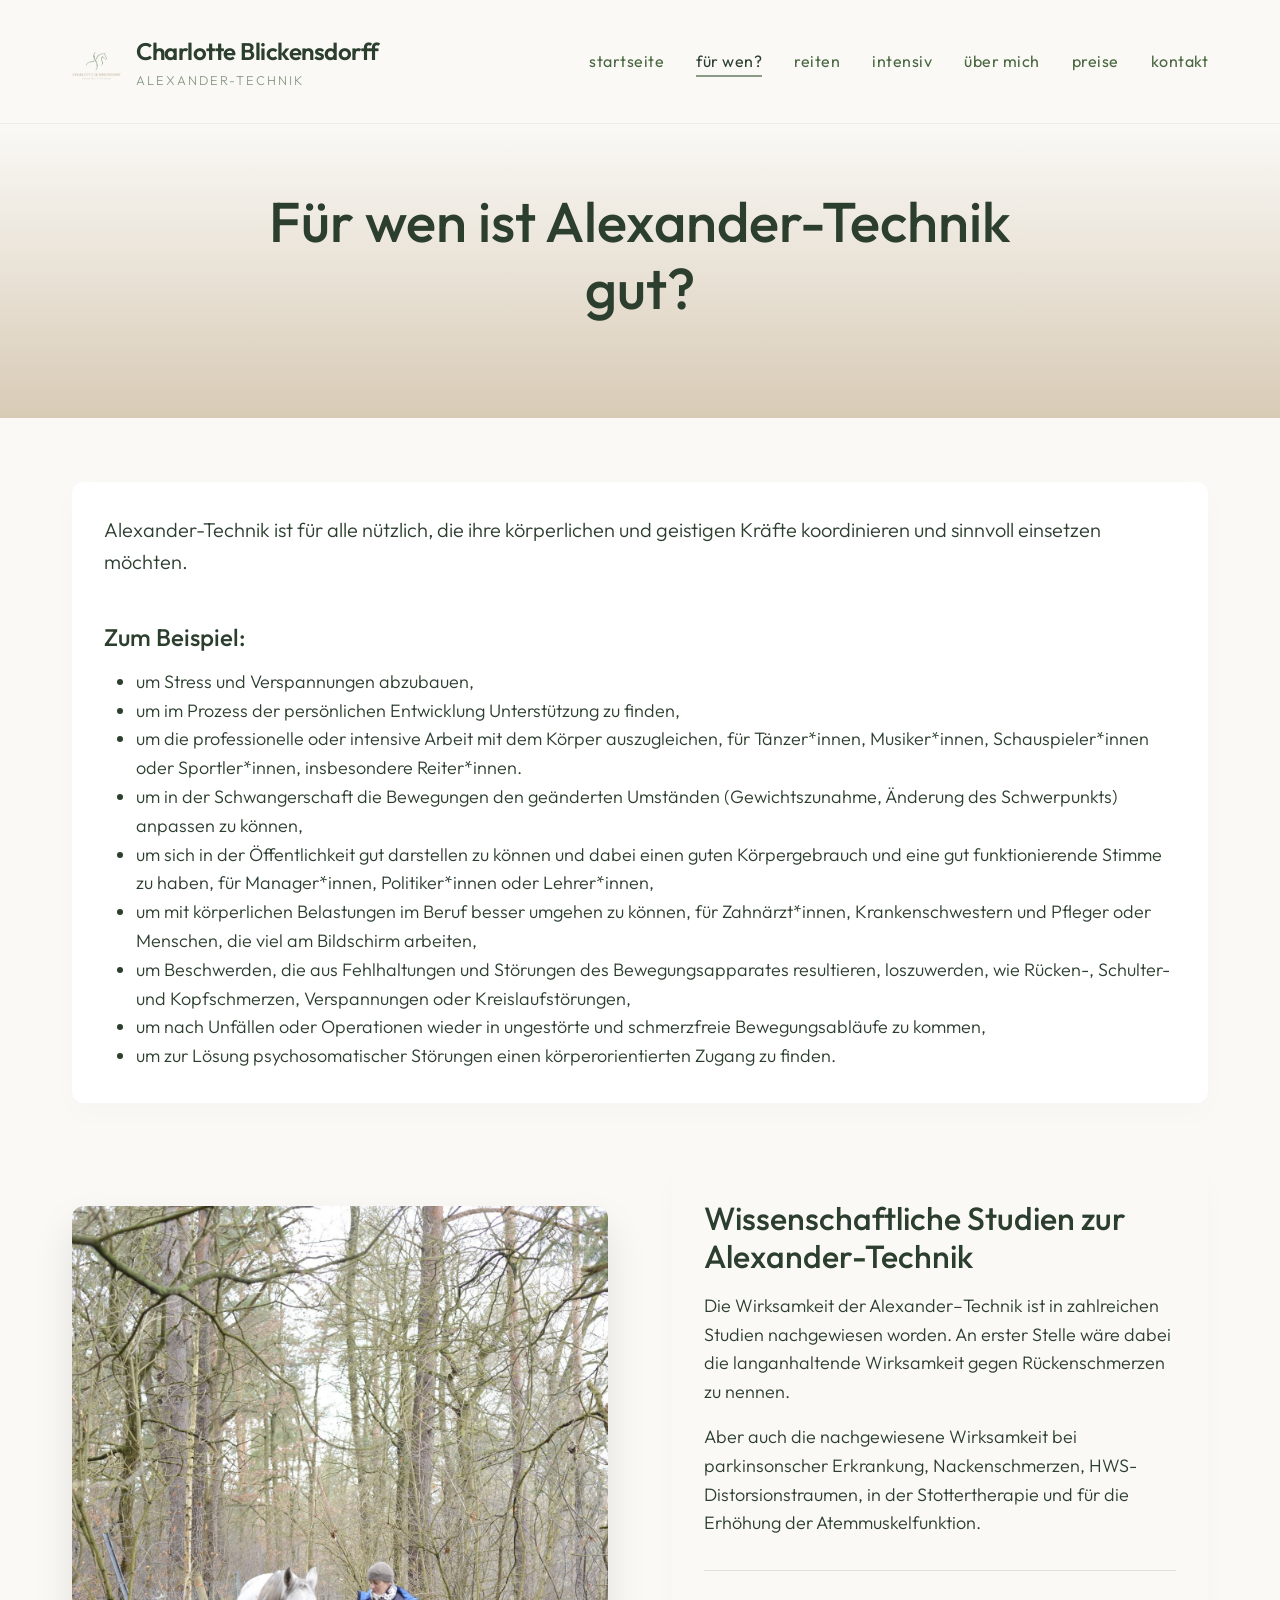
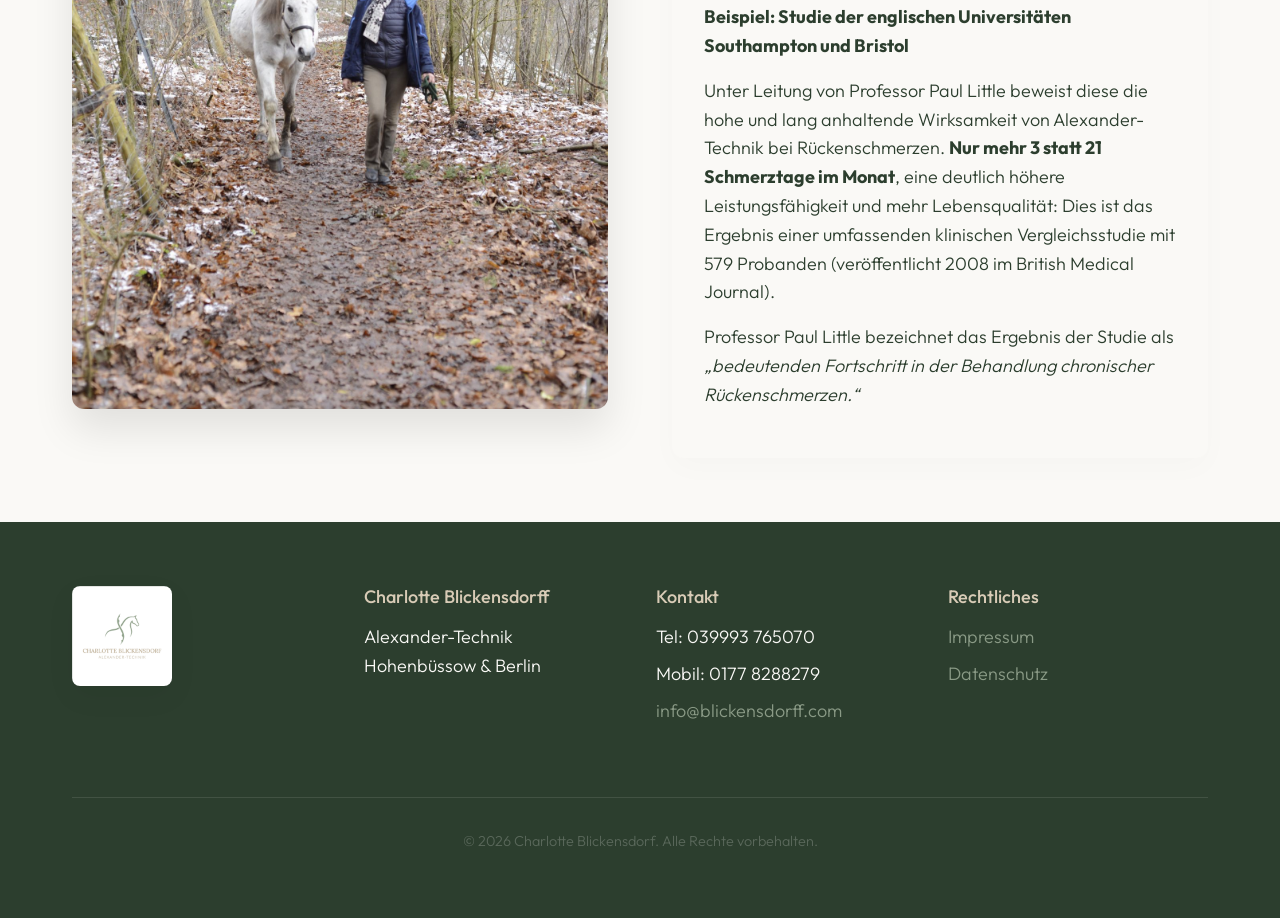
==== commit eb2fdd1a: "Update fuer-wen.html" ====
--- a/fuer-wen.html
+++ b/fuer-wen.html
@@ -3,7 +3,7 @@
 <head>
     <meta charset="UTF-8">
     <meta name="viewport" content="width=device-width, initial-scale=1.0">
-    <title>Für wen ist Alexander-Technik gut? - Charlotte Blickensdorf</title>
+    <title>Für wen ist Alexander-Technik gut? - Charlotte Blickensdorff</title>
     <meta name="description" content="Alexander-Technik ist für alle nützlich, die ihre körperlichen und geistigen Kräfte koordinieren und sinnvoll einsetzen möchten.">
     <link rel="stylesheet" href="css/styles.css">
 </head>
@@ -13,7 +13,7 @@
             <a href="index.html" class="logo-wrapper">
                 <img src="assets/img/logo_icon.png" alt="Icon" class="logo-icon">
                 <div class="logo">
-                    Charlotte Blickensdorf
+                    Charlotte Blickensdorff
                     <span>Alexander-Technik</span>
                 </div>
             </a>
@@ -82,8 +82,8 @@
                 <img src="assets/img/logo.png" alt="Charlotte Blickensdorf Logo" style="width: 100px; height: 100px; border-radius: 8px;">
             </div>
             <div class="footer-col">
-                <h4>Charlotte Blickensdorf</h4>
-                <p>Alexander-Technik<br>Berlin & Hohenbüssow</p>
+                <h4>Charlotte Blickensdorff</h4>
+                <p>Alexander-Technik<br>Hohenbüssow & Berlin</p>
             </div>
             <div class="footer-col">
                 <h4>Kontakt</h4>
